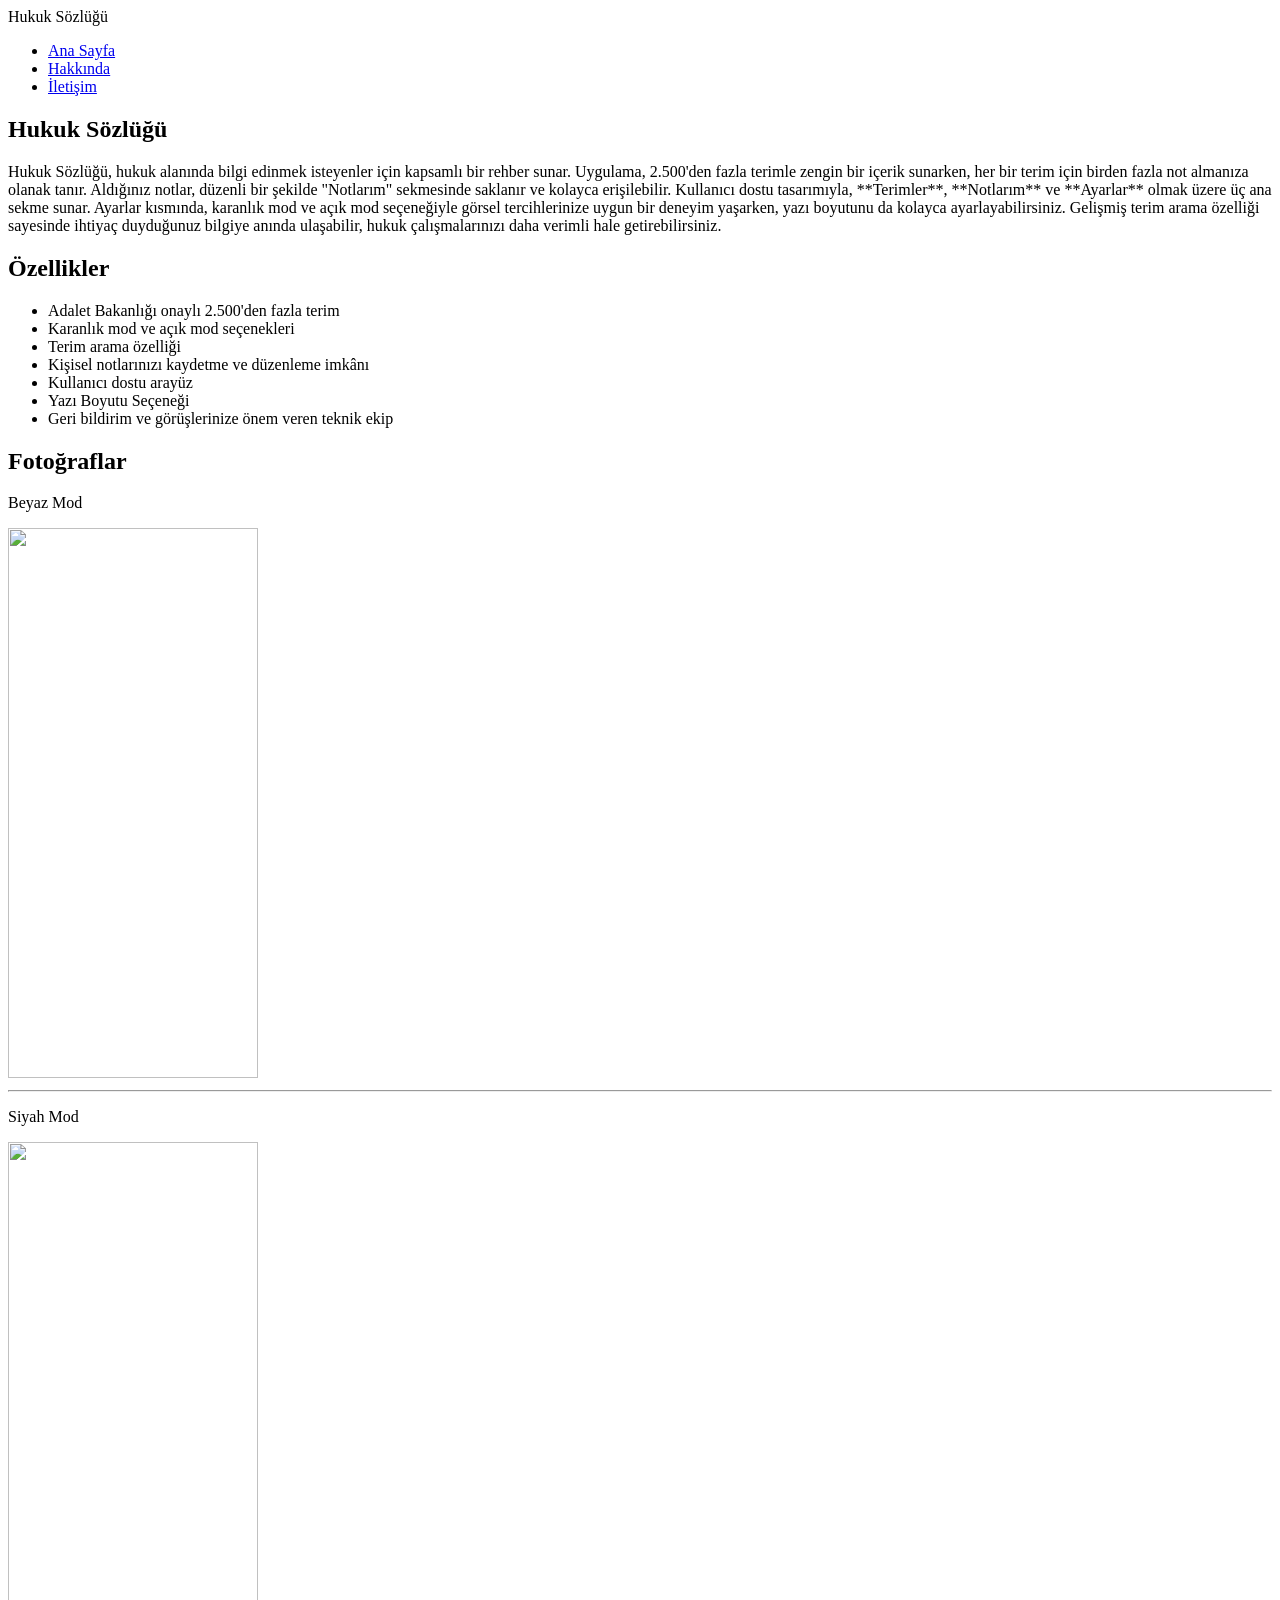
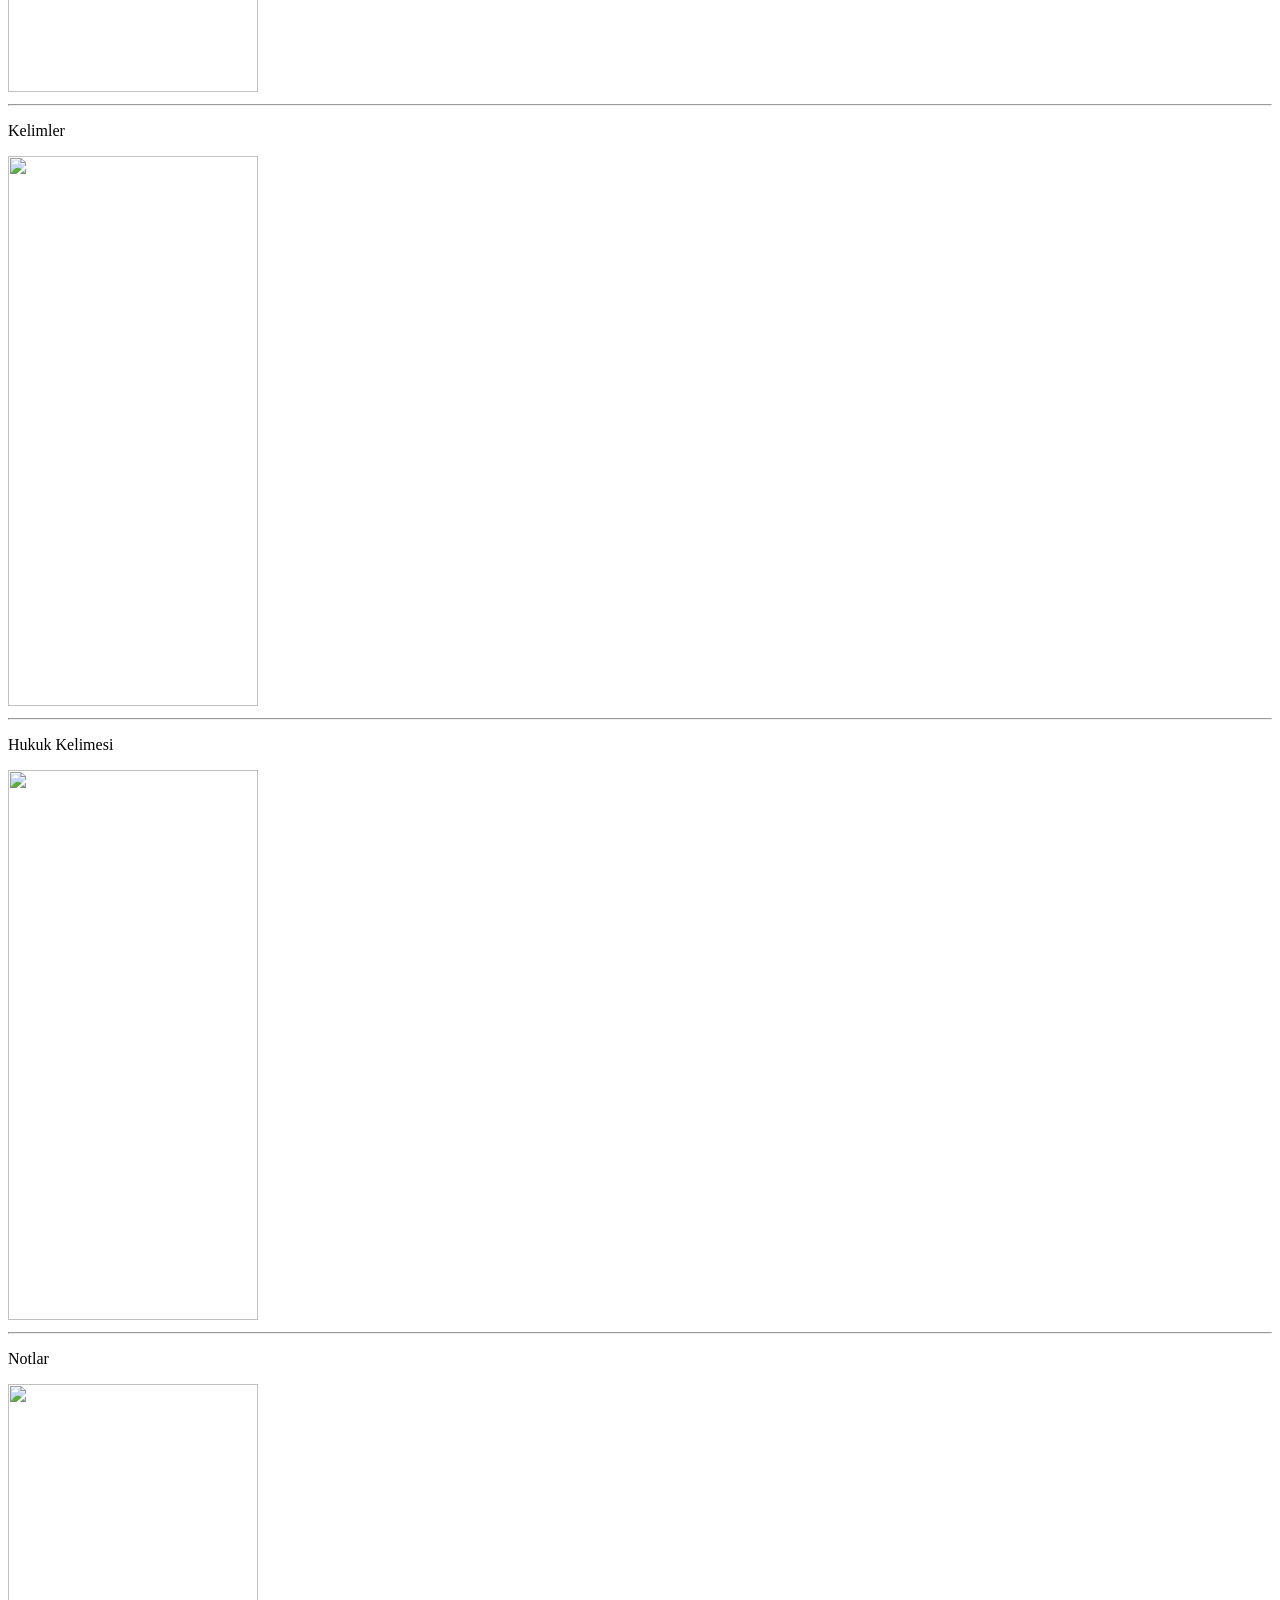
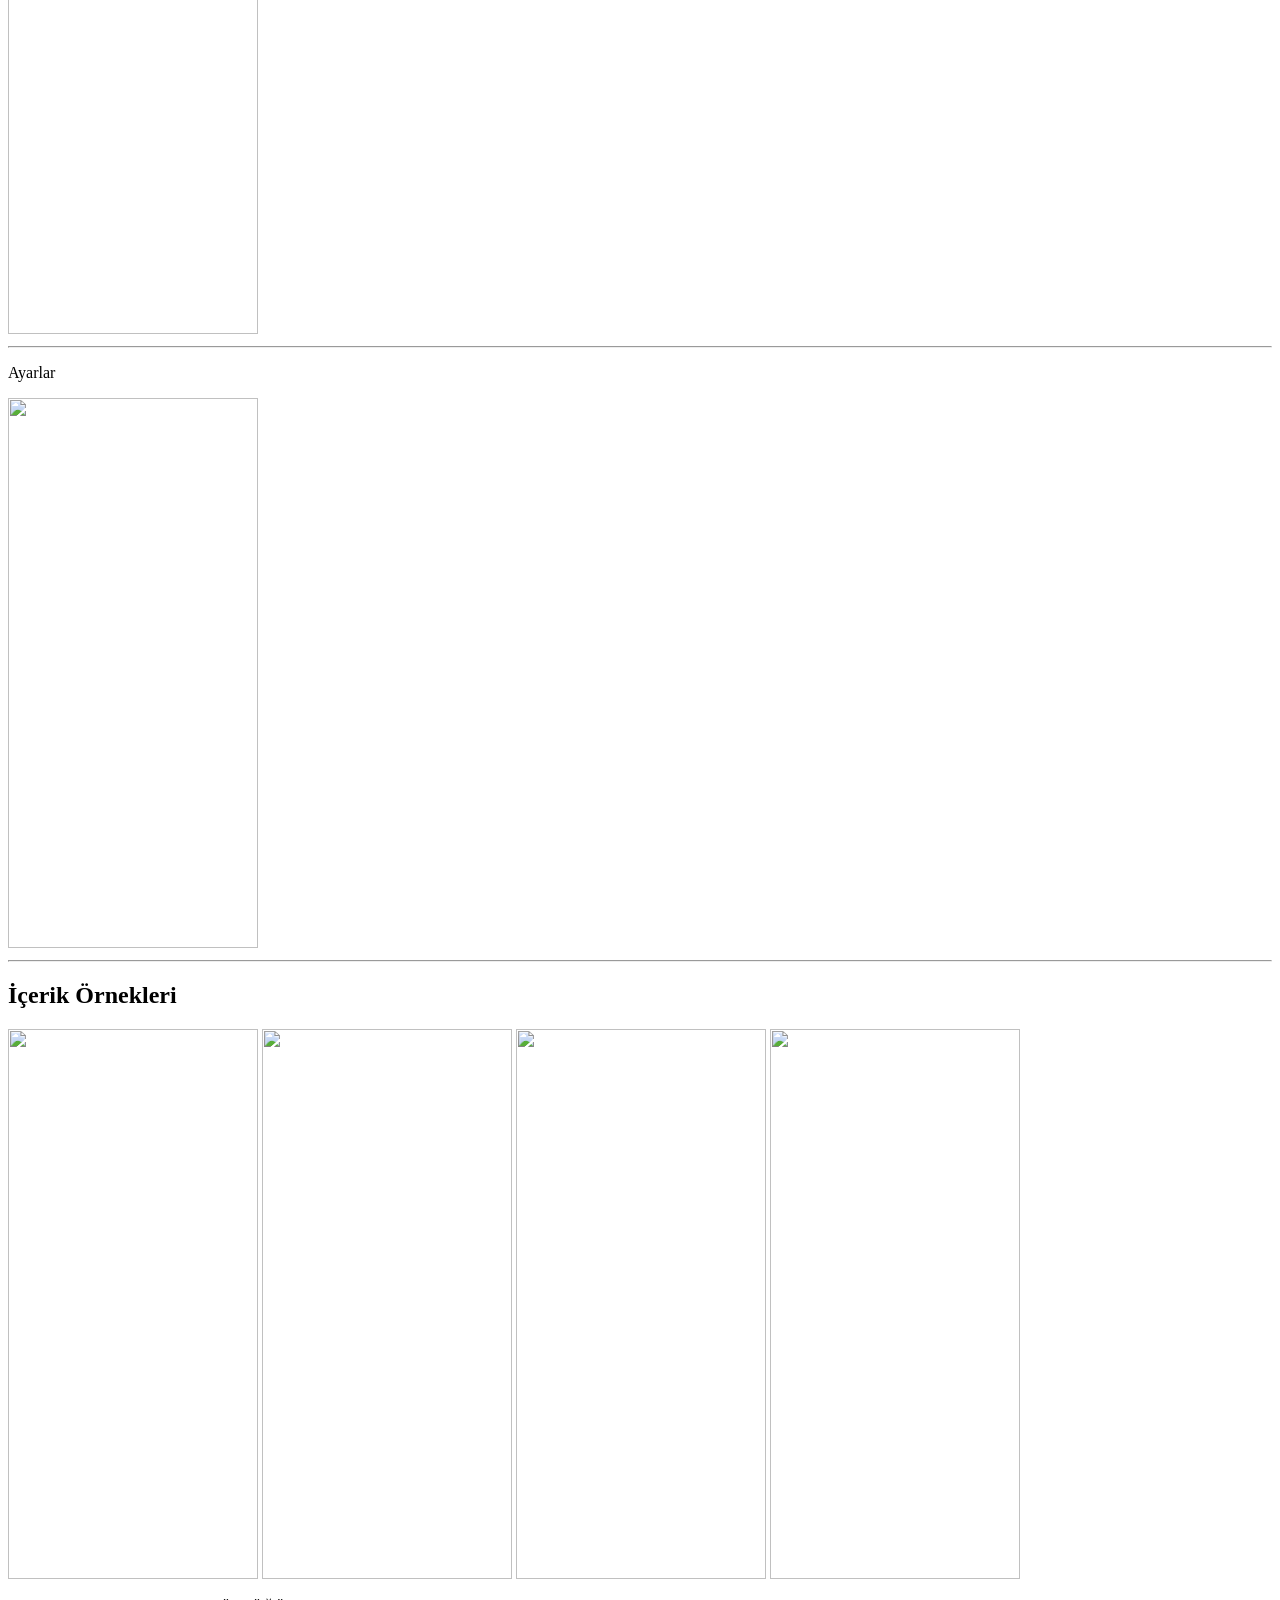
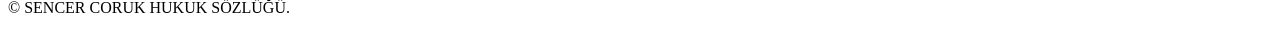
==== about.html @ 3fc21722 "Add files via upload" ====
<!DOCTYPE html>
<html lang="en">
<head>
    <meta charset="UTF-8">
    <meta name="viewport" content="width=device-width, initial-scale=1.0">
    <title>About - Hukuk Sözlüğü</title>
    <link rel="stylesheet" href="style3.css">
    
</head>
<body>
    <header>
        <nav class="navbar">
            <div class="logo">Hukuk Sözlüğü</div>
            <ul class="nav-links">
                <li><a href="index.html">Ana Sayfa</a></li>
                <li><a href="about.html">Hakkında</a></li>
                <li><a href="contact.html">İletişim</a></li>
            </ul>
        </nav>
    </header>
    <main>
      
        <section class="about section">
            <h2>Hukuk Sözlüğü</h2>
            <p>Hukuk Sözlüğü, hukuk alanında bilgi edinmek isteyenler için kapsamlı bir rehber sunar. Uygulama, 2.500'den fazla terimle zengin bir içerik sunarken, her bir terim için birden fazla not almanıza olanak tanır. Aldığınız notlar, düzenli bir şekilde "Notlarım" sekmesinde saklanır ve kolayca erişilebilir. Kullanıcı dostu tasarımıyla, **Terimler**, **Notlarım** ve **Ayarlar** olmak üzere üç ana sekme sunar. Ayarlar kısmında, karanlık mod ve açık mod seçeneğiyle görsel tercihlerinize uygun bir deneyim yaşarken, yazı boyutunu da kolayca ayarlayabilirsiniz. Gelişmiş terim arama özelliği sayesinde ihtiyaç duyduğunuz bilgiye anında ulaşabilir, hukuk çalışmalarınızı daha verimli hale getirebilirsiniz.</p>
        </section>

        
        <section class="features section">
            <h2>Özellikler</h2>
            <ul>
                <li>Adalet Bakanlığı onaylı 2.500'den fazla terim</li>
                <li>Karanlık mod ve açık mod seçenekleri</li>
                <li>Terim arama özelliği</li>
                <li>Kişisel notlarınızı kaydetme ve düzenleme imkânı</li>
                <li>Kullanıcı dostu arayüz</li>
                <li>Yazı Boyutu Seçeneği</li>
                <li>Geri bildirim ve görüşlerinize önem veren teknik ekip</li>
            </ul>
        </section>
        

        
        <section class="photos section">
            <h2>Fotoğraflar</h2>
            <p>Beyaz Mod</p>
            <img src="beyaz.jpeg" width="250" height="550">
            <hr>
            <p>Siyah Mod</p>
            <img src="siyah.jpeg" width="250" height="550">
            <hr>
            <p>Kelimler</p>
            <img src="kelimegösterimi.jpeg" width="250" height="550">
            <hr>
            <p>Hukuk Kelimesi</p>
            <img src="hukuk.jpeg" width="250" height="550">
            <hr>
            <p>Notlar</p>
            <img src="notlar.jpeg" width="250" height="550">
            <hr>
            <p>Ayarlar</p>
            <img src="ayarlar.jpeg" width="250" height="550">
            <hr>
           
            
        </section>

        
        <section class="examples section">
            <h2>İçerik Örnekleri</h2>
            <img src="akit.jpeg" width="250" height="550">
            <img src="muaccel.jpeg" width="250" height="550">
            <img src="ceza.jpeg" width="250" height="550">
            <img src="WhatsApp Image 2024-12-21 at 21.13.22.jpeg" width="250" height="550">
        </section>
    </main>
    <footer>
        <p>&copy; SENCER CORUK HUKUK SÖZLÜĞÜ.</p>
    </footer>
</body>
</html>
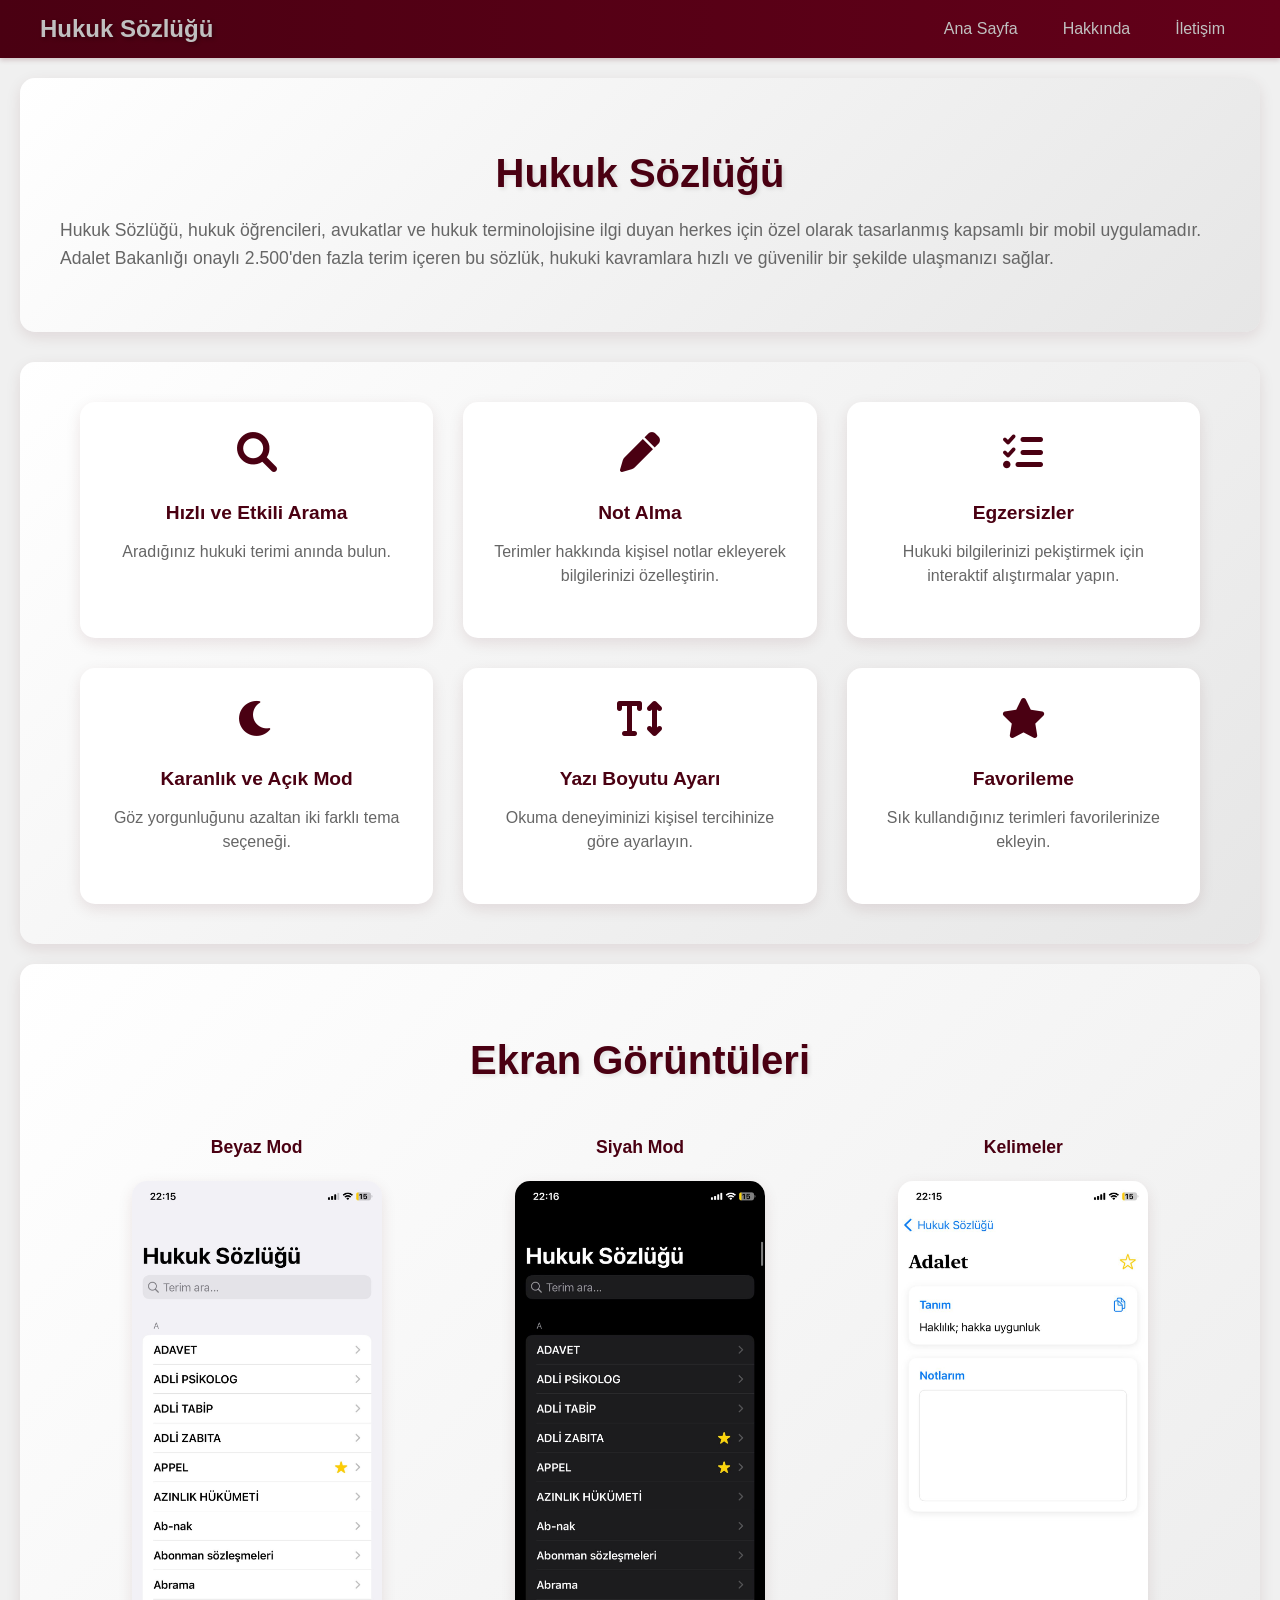
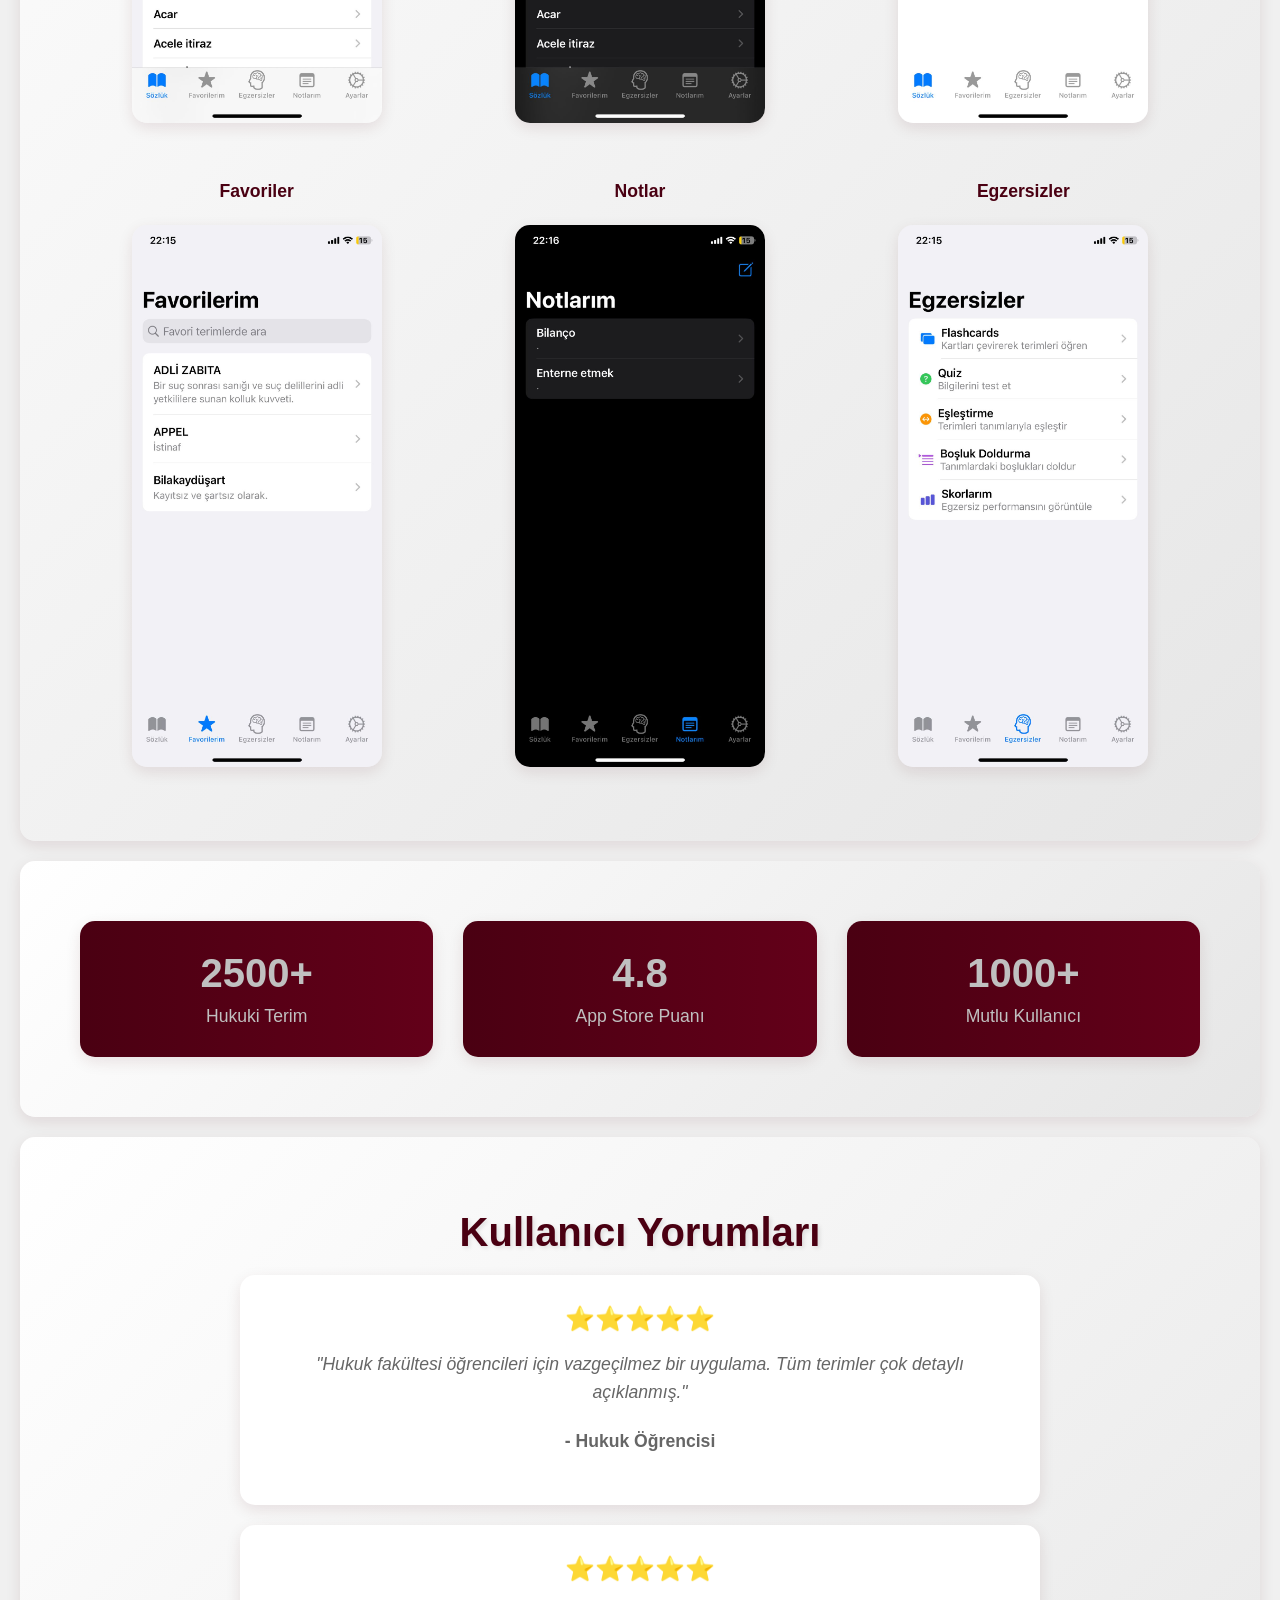
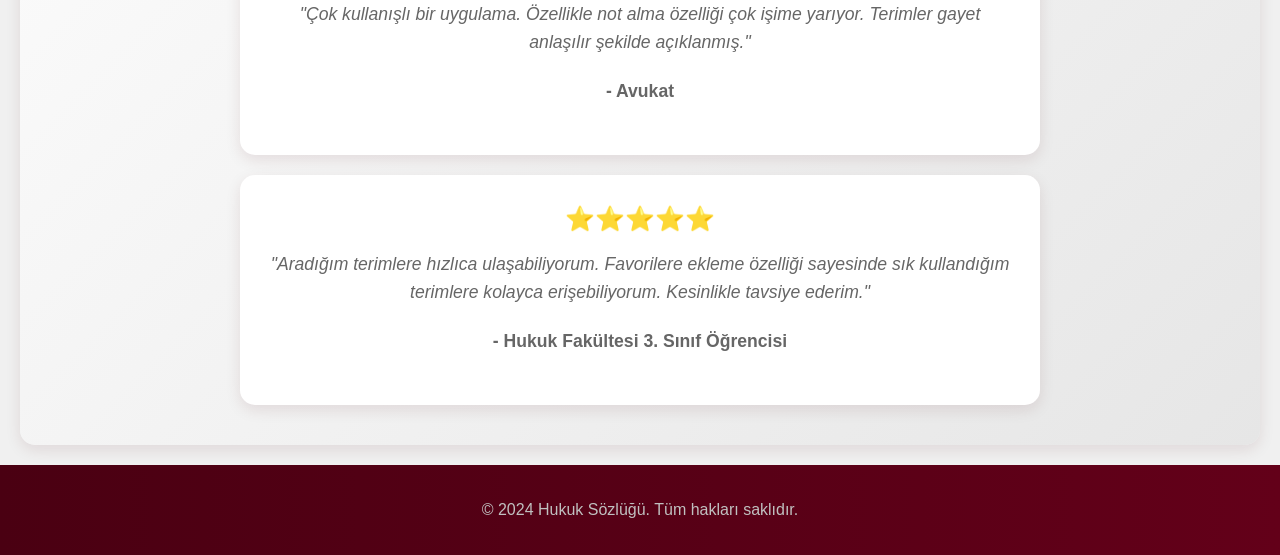
==== commit 7c1b5a56: "Add files via upload" ====
--- a/about.html
+++ b/about.html
@@ -1,11 +1,526 @@
 <!DOCTYPE html>
-<html lang="en">
+<html lang="tr">
 <head>
     <meta charset="UTF-8">
     <meta name="viewport" content="width=device-width, initial-scale=1.0">
-    <title>About - Hukuk Sözlüğü</title>
-    <link rel="stylesheet" href="style3.css">
-    
+    <title>Hakkında - Hukuk Sözlüğü</title>
+    <link rel="stylesheet" href="https://cdnjs.cloudflare.com/ajax/libs/font-awesome/6.0.0/css/all.min.css">
+    <style>
+        /* Mevcut stil kodları */
+        body {
+            font-family: 'Segoe UI', Tahoma, Geneva, Verdana, sans-serif;
+            margin: 0;
+            padding: 0;
+            box-sizing: border-box;
+            background-color: #f0f0f0;
+        }
+
+        header {
+            background: linear-gradient(to right, #4a0012, #630019);
+            color: #fff;
+            padding: 15px 20px;
+            box-shadow: 0 2px 5px rgba(74, 0, 18, 0.2);
+        }
+
+        .navbar {
+            display: flex;
+            justify-content: space-between;
+            align-items: center;
+            max-width: 1200px;
+            margin: 0 auto;
+        }
+
+        .logo {
+            font-size: 24px;
+            font-weight: bold;
+            text-shadow: 2px 2px 4px rgba(0,0,0,0.3);
+            transition: transform 0.3s ease;
+            color: #C0C0C0;
+        }
+
+        .nav-links {
+            list-style: none;
+            display: flex;
+            gap: 15px;
+            margin: 0;
+        }
+
+        .nav-links a {
+            color: #C0C0C0;
+            text-decoration: none;
+            font-weight: 500;
+            padding: 8px 15px;
+            border-radius: 20px;
+            transition: all 0.3s ease;
+        }
+
+        .nav-links a:hover {
+            background: rgba(192, 192, 192, 0.2);
+            transform: translateY(-2px);
+        }
+
+        /* Yeni eklenen section stilleri */
+        .section {
+            background: linear-gradient(135deg, #ffffff, #e6e6e6);
+            margin: 20px;
+            padding: 40px;
+            border-radius: 15px;
+            box-shadow: 0 5px 15px rgba(74, 0, 18, 0.1);
+            animation: fadeIn 1s ease-in;
+        }
+
+        .section h2 {
+            color: #4a0012;
+            font-size: 2.5rem;
+            margin-bottom: 20px;
+            text-align: center;
+            text-shadow: 2px 2px 4px rgba(0,0,0,0.1);
+        }
+
+        .section p {
+            color: #666666;
+            line-height: 1.6;
+            margin-bottom: 20px;
+            font-size: 1.1rem;
+        }
+
+        .features {
+            display: grid;
+            grid-template-columns: repeat(auto-fit, minmax(250px, 1fr));
+            gap: 20px;
+            margin-top: 30px;
+        }
+
+        .features-grid {
+            display: grid;
+            grid-template-columns: repeat(3, 1fr);
+            gap: 30px;
+            max-width: 1200px;
+            margin: 0 auto;
+            padding: 0 20px;
+        }
+
+        .feature-item {
+            background: white;
+            padding: 30px;
+            border-radius: 15px;
+            box-shadow: 0 5px 15px rgba(74, 0, 18, 0.1);
+            transition: transform 0.3s ease;
+            text-align: center;
+        }
+
+        .feature-item:hover {
+            transform: translateY(-5px);
+            box-shadow: 0 8px 20px rgba(74, 0, 18, 0.2);
+        }
+
+        .feature-item i {
+            font-size: 2.5rem;
+            color: #4a0012;
+            margin-bottom: 15px;
+        }
+
+        .feature-item h3 {
+            color: #4a0012;
+            margin: 15px 0;
+            font-size: 1.2rem;
+        }
+
+        .feature-item p {
+            color: #666666;
+            font-size: 1rem;
+            line-height: 1.5;
+        }
+
+        .photos {
+            text-align: center;
+        }
+
+        .photos img {
+            border-radius: 15px;
+            margin: 10px;
+            box-shadow: 0 5px 15px rgba(74, 0, 18, 0.1);
+            transition: transform 0.3s ease;
+        }
+
+        .photos img:hover {
+            transform: scale(1.02);
+        }
+
+        .photos p {
+            color: #4a0012;
+            font-weight: bold;
+            margin: 20px 0 10px 0;
+        }
+
+        hr {
+            border: none;
+            height: 1px;
+            background: rgba(74, 0, 18, 0.1);
+            margin: 30px 0;
+        }
+
+        footer {
+            background: linear-gradient(to right, #4a0012, #630019);
+            color: #C0C0C0;
+            text-align: center;
+            padding: 20px 0;
+            margin-top: auto;
+        }
+
+        @keyframes fadeIn {
+            from { opacity: 0; }
+            to { opacity: 1; }
+        }
+
+        @media (max-width: 768px) {
+            .section {
+                padding: 20px;
+                margin: 10px;
+            }
+
+            .section h2 {
+                font-size: 2rem;
+            }
+
+            .photos img {
+                width: 90%;
+                height: auto;
+            }
+        }
+
+        @media (max-width: 992px) {
+            .features-grid {
+                grid-template-columns: repeat(2, 1fr); /* Tablet için 2 sütun */
+            }
+        }
+
+        @media (max-width: 576px) {
+            .features-grid {
+                grid-template-columns: 1fr; /* Mobil için tek sütun */
+            }
+        }
+
+        .features.section h2 {
+            color: #4a0012;
+            font-size: 2.5rem;
+            text-align: center;
+            margin: 0 auto 40px auto; /* Üst ve alttan boşluk */
+            text-shadow: 2px 2px 4px rgba(0,0,0,0.1);
+            position: relative;
+            width: fit-content;
+        }
+
+        .section-header {
+            text-align: center;
+            margin-bottom: 40px;
+        }
+
+        .section-header h2 {
+            color: #4a0012;
+            font-size: 2.5rem;
+            text-shadow: 2px 2px 4px rgba(0,0,0,0.1);
+            display: inline-block;
+        }
+
+        .features-grid {
+            display: grid;
+            grid-template-columns: repeat(3, 1fr);
+            gap: 30px;
+            max-width: 1200px;
+            margin: 0 auto;
+            padding: 0 20px;
+        }
+
+        .screenshots-grid {
+            display: grid;
+            grid-template-columns: repeat(3, 1fr);
+            gap: 30px;
+            max-width: 1200px;
+            margin: 0 auto;
+            padding: 20px;
+        }
+
+        .screenshot-item {
+            text-align: center;
+        }
+
+        .screenshot-item p {
+            color: #4a0012;
+            font-weight: bold;
+            margin: 10px 0;
+        }
+
+        .screenshot-item img {
+            border-radius: 15px;
+            box-shadow: 0 5px 15px rgba(74, 0, 18, 0.1);
+            transition: transform 0.3s ease;
+            max-width: 100%;
+            height: auto;
+        }
+
+        .screenshot-item img:hover {
+            transform: scale(1.02);
+        }
+
+        @media (max-width: 992px) {
+            .screenshots-grid {
+                grid-template-columns: repeat(2, 1fr);
+            }
+        }
+
+        @media (max-width: 576px) {
+            .screenshots-grid {
+                grid-template-columns: 1fr;
+            }
+        }
+
+        .stats-grid {
+            display: grid;
+            grid-template-columns: repeat(3, 1fr);
+            gap: 30px;
+            max-width: 1200px;
+            margin: 0 auto;
+            padding: 20px;
+            text-align: center;
+        }
+
+        .stat-item {
+            background: linear-gradient(to right, #4a0012, #630019);
+            padding: 30px;
+            border-radius: 15px;
+            color: #C0C0C0;
+            box-shadow: 0 5px 15px rgba(74, 0, 18, 0.1);
+            transition: transform 0.3s ease;
+        }
+
+        .stat-item:hover {
+            transform: translateY(-5px);
+            box-shadow: 0 8px 20px rgba(74, 0, 18, 0.2);
+        }
+
+        .stat-number {
+            display: block;
+            font-size: 2.5rem;
+            font-weight: bold;
+            margin-bottom: 10px;
+        }
+
+        .stat-label {
+            font-size: 1.1rem;
+        }
+
+        .reviews {
+            text-align: center;
+        }
+
+        .reviews-container {
+            display: flex;
+            flex-direction: column;
+            gap: 20px;
+            max-width: 800px;
+            margin: 0 auto;
+        }
+
+        .review-card {
+            background: white;
+            padding: 30px;
+            border-radius: 15px;
+            box-shadow: 0 5px 15px rgba(74, 0, 18, 0.1);
+            transition: transform 0.3s ease;
+        }
+
+        .review-card:hover {
+            transform: translateY(-5px);
+            box-shadow: 0 8px 20px rgba(74, 0, 18, 0.2);
+        }
+
+        .stars {
+            color: gold;
+            font-size: 1.5rem;
+            margin-bottom: 15px;
+        }
+
+        .review-text {
+            color: #666666;
+            font-style: italic;
+            margin-bottom: 15px;
+            line-height: 1.6;
+        }
+
+        .reviewer {
+            color: #4a0012;
+            font-weight: bold;
+        }
+
+        @media (max-width: 992px) {
+            .stats-grid {
+                grid-template-columns: repeat(2, 1fr);
+            }
+        }
+
+        @media (max-width: 576px) {
+            .stats-grid {
+                grid-template-columns: 1fr;
+            }
+        }
+
+        /* Tablet için medya sorguları (768px - 1024px) */
+        @media (max-width: 1024px) {
+            .section {
+                margin: 15px;
+                padding: 30px;
+            }
+
+            .section h2 {
+                font-size: 2rem;
+            }
+
+            .features-grid, .screenshots-grid, .stats-grid {
+                grid-template-columns: repeat(2, 1fr);
+                gap: 20px;
+                padding: 15px;
+            }
+
+            .feature-item {
+                padding: 20px;
+            }
+
+            .feature-item i {
+                font-size: 2rem;
+            }
+
+            .screenshot-item img {
+                width: 100%;
+                height: auto;
+            }
+
+            .stat-number {
+                font-size: 2rem;
+            }
+
+            .stat-label {
+                font-size: 1rem;
+            }
+
+            .review-card {
+                padding: 20px;
+            }
+        }
+
+        /* Mobil cihazlar için medya sorguları (768px'den küçük) */
+        @media (max-width: 768px) {
+            .navbar {
+                flex-direction: column;
+                gap: 10px;
+                padding: 10px;
+            }
+
+            .nav-links {
+                gap: 10px;
+            }
+
+            .nav-links a {
+                padding: 6px 12px;
+                font-size: 0.9rem;
+            }
+
+            .section {
+                margin: 10px;
+                padding: 20px;
+            }
+
+            .section h2 {
+                font-size: 1.8rem;
+            }
+
+            .features-grid, .screenshots-grid, .stats-grid {
+                grid-template-columns: 1fr;
+                gap: 15px;
+                padding: 10px;
+            }
+
+            .feature-item h3 {
+                font-size: 1.1rem;
+            }
+
+            .feature-item p {
+                font-size: 0.9rem;
+            }
+
+            .review-text {
+                font-size: 0.9rem;
+            }
+
+            .stars {
+                font-size: 1.2rem;
+            }
+        }
+
+        /* Çok küçük mobil cihazlar için (320px - 480px) */
+        @media (max-width: 480px) {
+            .nav-links {
+                flex-direction: row;
+                width: 100%;
+                justify-content: center;
+            }
+
+            .section h2 {
+                font-size: 1.5rem;
+            }
+
+            .feature-item {
+                padding: 15px;
+            }
+
+            .feature-item i {
+                font-size: 1.8rem;
+            }
+
+            .stat-number {
+                font-size: 1.8rem;
+            }
+
+            .stat-label {
+                font-size: 0.9rem;
+            }
+
+            .review-card {
+                padding: 15px;
+            }
+        }
+
+        /* Yatay mobil görünüm için */
+        @media (max-height: 600px) and (orientation: landscape) {
+            .section {
+                margin: 10px;
+                padding: 15px;
+            }
+
+            .features-grid, .screenshots-grid {
+                grid-template-columns: repeat(2, 1fr);
+            }
+        }
+
+        /* Ekran görüntüleri için özel düzenleme */
+        @media (max-width: 1024px) {
+            .screenshots-grid {
+                grid-template-columns: repeat(2, 1fr);
+            }
+        }
+
+        @media (max-width: 768px) {
+            .screenshots-grid {
+                grid-template-columns: 1fr;
+            }
+            
+            .screenshot-item img {
+                max-width: 80%;
+                margin: 0 auto;
+                display: block;
+            }
+        }
+    </style>
 </head>
 <body>
     <header>
@@ -18,64 +533,121 @@
             </ul>
         </nav>
     </header>
+
     <main>
-      
         <section class="about section">
             <h2>Hukuk Sözlüğü</h2>
-            <p>Hukuk Sözlüğü, hukuk alanında bilgi edinmek isteyenler için kapsamlı bir rehber sunar. Uygulama, 2.500'den fazla terimle zengin bir içerik sunarken, her bir terim için birden fazla not almanıza olanak tanır. Aldığınız notlar, düzenli bir şekilde "Notlarım" sekmesinde saklanır ve kolayca erişilebilir. Kullanıcı dostu tasarımıyla, **Terimler**, **Notlarım** ve **Ayarlar** olmak üzere üç ana sekme sunar. Ayarlar kısmında, karanlık mod ve açık mod seçeneğiyle görsel tercihlerinize uygun bir deneyim yaşarken, yazı boyutunu da kolayca ayarlayabilirsiniz. Gelişmiş terim arama özelliği sayesinde ihtiyaç duyduğunuz bilgiye anında ulaşabilir, hukuk çalışmalarınızı daha verimli hale getirebilirsiniz.</p>
+            <p>Hukuk Sözlüğü, hukuk öğrencileri, avukatlar ve hukuk terminolojisine ilgi duyan herkes için özel olarak tasarlanmış kapsamlı bir mobil uygulamadır. Adalet Bakanlığı onaylı 2.500'den fazla terim içeren bu sözlük, hukuki kavramlara hızlı ve güvenilir bir şekilde ulaşmanızı sağlar.</p>
         </section>
 
-        
         <section class="features section">
-            <h2>Özellikler</h2>
-            <ul>
-                <li>Adalet Bakanlığı onaylı 2.500'den fazla terim</li>
-                <li>Karanlık mod ve açık mod seçenekleri</li>
-                <li>Terim arama özelliği</li>
-                <li>Kişisel notlarınızı kaydetme ve düzenleme imkânı</li>
-                <li>Kullanıcı dostu arayüz</li>
-                <li>Yazı Boyutu Seçeneği</li>
-                <li>Geri bildirim ve görüşlerinize önem veren teknik ekip</li>
-            </ul>
+            <div class="features-grid">
+                <div class="feature-item">
+                    <i class="fas fa-search"></i>
+                    <h3>Hızlı ve Etkili Arama</h3>
+                    <p>Aradığınız hukuki terimi anında bulun.</p>
+                </div>
+                <div class="feature-item">
+                    <i class="fas fa-pen"></i>
+                    <h3>Not Alma</h3>
+                    <p>Terimler hakkında kişisel notlar ekleyerek bilgilerinizi özelleştirin.</p>
+                </div>
+                <div class="feature-item">
+                    <i class="fas fa-tasks"></i>
+                    <h3>Egzersizler</h3>
+                    <p>Hukuki bilgilerinizi pekiştirmek için interaktif alıştırmalar yapın.</p>
+                </div>
+                <div class="feature-item">
+                    <i class="fas fa-moon"></i>
+                    <h3>Karanlık ve Açık Mod</h3>
+                    <p>Göz yorgunluğunu azaltan iki farklı tema seçeneği.</p>
+                </div>
+                <div class="feature-item">
+                    <i class="fas fa-text-height"></i>
+                    <h3>Yazı Boyutu Ayarı</h3>
+                    <p>Okuma deneyiminizi kişisel tercihinize göre ayarlayın.</p>
+                </div>
+                <div class="feature-item">
+                    <i class="fas fa-star"></i>
+                    <h3>Favorileme</h3>
+                    <p>Sık kullandığınız terimleri favorilerinize ekleyin.</p>
+                </div>
+            </div>
         </section>
-        
-
-        
+
         <section class="photos section">
-            <h2>Fotoğraflar</h2>
-            <p>Beyaz Mod</p>
-            <img src="beyaz.jpeg" width="250" height="550">
-            <hr>
-            <p>Siyah Mod</p>
-            <img src="siyah.jpeg" width="250" height="550">
-            <hr>
-            <p>Kelimler</p>
-            <img src="kelimegösterimi.jpeg" width="250" height="550">
-            <hr>
-            <p>Hukuk Kelimesi</p>
-            <img src="hukuk.jpeg" width="250" height="550">
-            <hr>
-            <p>Notlar</p>
-            <img src="notlar.jpeg" width="250" height="550">
-            <hr>
-            <p>Ayarlar</p>
-            <img src="ayarlar.jpeg" width="250" height="550">
-            <hr>
-           
-            
+            <h2>Ekran Görüntüleri</h2>
+            <div class="screenshots-grid">
+                <div class="screenshot-item">
+                    <p>Beyaz Mod</p>
+                    <img src="1.jpeg" width="250" height="550" alt="Beyaz Mod">
+                </div>
+                <div class="screenshot-item">
+                    <p>Siyah Mod</p>
+                    <img src="2.jpeg" width="250" height="550" alt="Siyah Mod">
+                </div>
+                <div class="screenshot-item">
+                    <p>Kelimeler</p>
+                    <img src="3.jpeg" width="250" height="550" alt="Kelimeler">
+                </div>
+                <div class="screenshot-item">
+                    <p>Favoriler</p>
+                    <img src="4.jpeg" width="250" height="550" alt="Favoriler">
+                </div>
+                <div class="screenshot-item">
+                    <p>Notlar</p>
+                    <img src="5.jpeg" width="250" height="550" alt="Notlar">
+                </div>
+                <div class="screenshot-item">
+                    <p>Egzersizler</p>
+                    <img src="6.jpeg" width="250" height="550" alt="Egzersizler">
+                </div>
+            </div>
         </section>
 
-        
-        <section class="examples section">
-            <h2>İçerik Örnekleri</h2>
-            <img src="akit.jpeg" width="250" height="550">
-            <img src="muaccel.jpeg" width="250" height="550">
-            <img src="ceza.jpeg" width="250" height="550">
-            <img src="WhatsApp Image 2024-12-21 at 21.13.22.jpeg" width="250" height="550">
+        <section class="stats section">
+            <div class="stats-grid">
+                <div class="stat-item">
+                    <span class="stat-number">2500+</span>
+                    <span class="stat-label">Hukuki Terim</span>
+                </div>
+                <div class="stat-item">
+                    <span class="stat-number">4.8</span>
+                    <span class="stat-label">App Store Puanı</span>
+                </div>
+                <div class="stat-item">
+                    <span class="stat-number">1000+</span>
+                    <span class="stat-label">Mutlu Kullanıcı</span>
+                </div>
+            </div>
+        </section>
+
+        <section class="reviews section">
+            <h2>Kullanıcı Yorumları</h2>
+            <div class="reviews-container">
+                <div class="review-card">
+                    <div class="stars">⭐⭐⭐⭐⭐</div>
+                    <p class="review-text">"Hukuk fakültesi öğrencileri için vazgeçilmez bir uygulama. Tüm terimler çok detaylı açıklanmış."</p>
+                    <p class="reviewer">- Hukuk Öğrencisi</p>
+                </div>
+
+                <div class="review-card">
+                    <div class="stars">⭐⭐⭐⭐⭐</div>
+                    <p class="review-text">"Çok kullanışlı bir uygulama. Özellikle not alma özelliği çok işime yarıyor. Terimler gayet anlaşılır şekilde açıklanmış."</p>
+                    <p class="reviewer">- Avukat</p>
+                </div>
+
+                <div class="review-card">
+                    <div class="stars">⭐⭐⭐⭐⭐</div>
+                    <p class="review-text">"Aradığım terimlere hızlıca ulaşabiliyorum. Favorilere ekleme özelliği sayesinde sık kullandığım terimlere kolayca erişebiliyorum. Kesinlikle tavsiye ederim."</p>
+                    <p class="reviewer">- Hukuk Fakültesi 3. Sınıf Öğrencisi</p>
+                </div>
+            </div>
         </section>
     </main>
+
     <footer>
-        <p>&copy; SENCER CORUK HUKUK SÖZLÜĞÜ.</p>
+        <p>&copy; 2024 Hukuk Sözlüğü. Tüm hakları saklıdır.</p>
     </footer>
 </body>
 </html>
